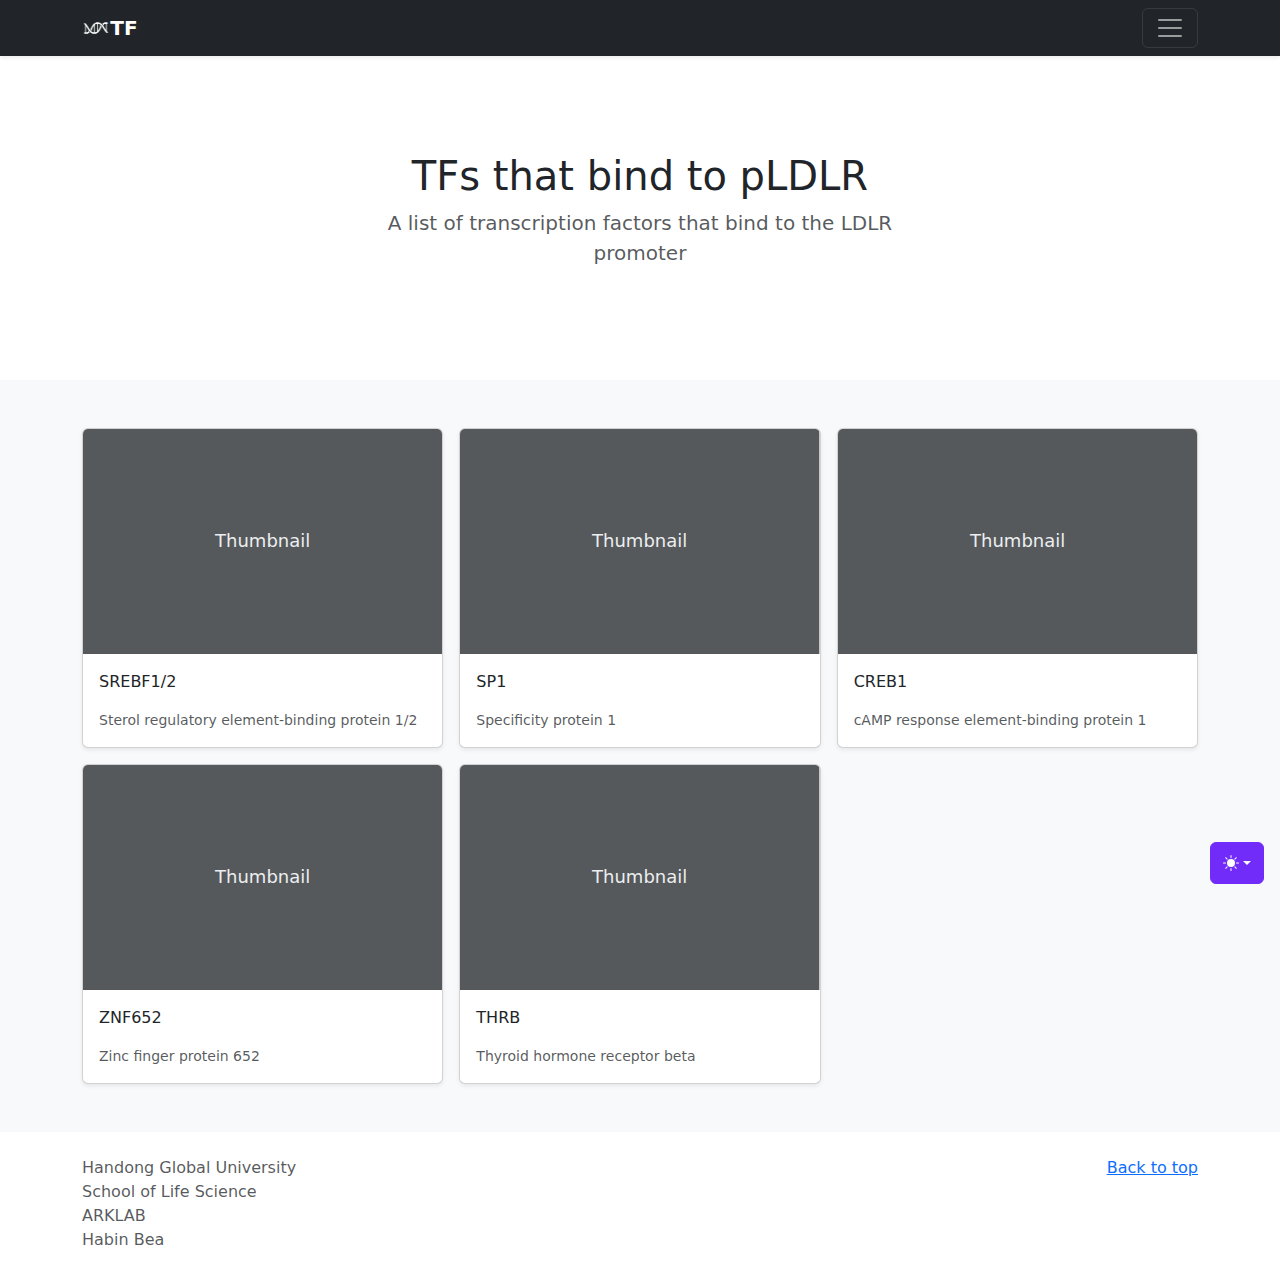
==== index.html @ 3771cc91 "first commit" ====
<!DOCTYPE html>
<!-- saved from url=(0049)https://getbootstrap.com/docs/5.3/examples/album/ -->
<html lang="en" data-bs-theme="light">
  <head>
    <meta http-equiv="Content-Type" content="text/html; charset=UTF-8" />
    <script src="./Album example · Bootstrap v5.3_files/color-modes.js.download"></script>

    <meta name="viewport" content="width=device-width, initial-scale=1" />
    <meta name="description" content="" />
    <meta
      name="author"
      content="Mark Otto, Jacob Thornton, and Bootstrap contributors"
    />
    <meta name="generator" content="Hugo 0.118.2" />
    <title>index</title>
    <link
      href="https://cdn.jsdelivr.net/npm/bootstrap@5.3.2/dist/css/bootstrap.min.css"
      rel="stylesheet"
      integrity="sha384-T3c6CoIi6uLrA9TneNEoa7RxnatzjcDSCmG1MXxSR1GAsXEV/Dwwykc2MPK8M2HN"
      crossorigin="anonymous"
    />
    <link rel="stylesheet" href="custom.css" />

    <link
      rel="canonical"
      href="https://getbootstrap.com/docs/5.3/examples/album/"
    />

    <link
      rel="stylesheet"
      href="./Album example · Bootstrap v5.3_files/css@3"
    />

    <link
      href="./Album example · Bootstrap v5.3_files/bootstrap.min.css"
      rel="stylesheet"
      integrity="sha384-T3c6CoIi6uLrA9TneNEoa7RxnatzjcDSCmG1MXxSR1GAsXEV/Dwwykc2MPK8M2HN"
      crossorigin="anonymous"
    />

    <!-- Favicons -->
    <link
      rel="apple-touch-icon"
      href="https://getbootstrap.com/docs/5.3/assets/img/favicons/apple-touch-icon.png"
      sizes="180x180"
    />
    <link
      rel="icon"
      href="https://getbootstrap.com/docs/5.3/assets/img/favicons/favicon-32x32.png"
      sizes="32x32"
      type="image/png"
    />
    <link
      rel="icon"
      href="https://getbootstrap.com/docs/5.3/assets/img/favicons/favicon-16x16.png"
      sizes="16x16"
      type="image/png"
    />
    <link
      rel="manifest"
      href="https://getbootstrap.com/docs/5.3/assets/img/favicons/manifest.json"
    />
    <link
      rel="mask-icon"
      href="https://getbootstrap.com/docs/5.3/assets/img/favicons/safari-pinned-tab.svg"
      color="#712cf9"
    />
    <link
      rel="icon"
      href="https://getbootstrap.com/docs/5.3/assets/img/favicons/favicon.ico"
    />
    <meta name="theme-color" content="#712cf9" />

    <style>
      .bd-placeholder-img {
        font-size: 1.125rem;
        text-anchor: middle;
        -webkit-user-select: none;
        -moz-user-select: none;
        user-select: none;
      }

      @media (min-width: 768px) {
        .bd-placeholder-img-lg {
          font-size: 3.5rem;
        }
      }

      .b-example-divider {
        width: 100%;
        height: 3rem;
        background-color: rgba(0, 0, 0, 0.1);
        border: solid rgba(0, 0, 0, 0.15);
        border-width: 1px 0;
        box-shadow: inset 0 0.5em 1.5em rgba(0, 0, 0, 0.1),
          inset 0 0.125em 0.5em rgba(0, 0, 0, 0.15);
      }

      .b-example-vr {
        flex-shrink: 0;
        width: 1.5rem;
        height: 100vh;
      }

      .bi {
        vertical-align: -0.125em;
        fill: currentColor;
      }

      .nav-scroller {
        position: relative;
        z-index: 2;
        height: 2.75rem;
        overflow-y: hidden;
      }

      .nav-scroller .nav {
        display: flex;
        flex-wrap: nowrap;
        padding-bottom: 1rem;
        margin-top: -1px;
        overflow-x: auto;
        text-align: center;
        white-space: nowrap;
        -webkit-overflow-scrolling: touch;
      }

      .btn-bd-primary {
        --bd-violet-bg: #712cf9;
        --bd-violet-rgb: 112.520718, 44.062154, 249.437846;

        --bs-btn-font-weight: 600;
        --bs-btn-color: var(--bs-white);
        --bs-btn-bg: var(--bd-violet-bg);
        --bs-btn-border-color: var(--bd-violet-bg);
        --bs-btn-hover-color: var(--bs-white);
        --bs-btn-hover-bg: #6528e0;
        --bs-btn-hover-border-color: #6528e0;
        --bs-btn-focus-shadow-rgb: var(--bd-violet-rgb);
        --bs-btn-active-color: var(--bs-btn-hover-color);
        --bs-btn-active-bg: #5a23c8;
        --bs-btn-active-border-color: #5a23c8;
      }

      .bd-mode-toggle {
        z-index: 1500;
      }

      .bd-mode-toggle .dropdown-menu .active .bi {
        display: block !important;
      }
    </style>
  </head>
  <body>
    <svg xmlns="http://www.w3.org/2000/svg" class="d-none">
      <symbol id="check2" viewBox="0 0 16 16">
        <path
          d="M13.854 3.646a.5.5 0 0 1 0 .708l-7 7a.5.5 0 0 1-.708 0l-3.5-3.5a.5.5 0 1 1 .708-.708L6.5 10.293l6.646-6.647a.5.5 0 0 1 .708 0z"
        ></path>
      </symbol>
      <symbol id="circle-half" viewBox="0 0 16 16">
        <path
          d="M8 15A7 7 0 1 0 8 1v14zm0 1A8 8 0 1 1 8 0a8 8 0 0 1 0 16z"
        ></path>
      </symbol>
      <symbol id="moon-stars-fill" viewBox="0 0 16 16">
        <path
          d="M6 .278a.768.768 0 0 1 .08.858 7.208 7.208 0 0 0-.878 3.46c0 4.021 3.278 7.277 7.318 7.277.527 0 1.04-.055 1.533-.16a.787.787 0 0 1 .81.316.733.733 0 0 1-.031.893A8.349 8.349 0 0 1 8.344 16C3.734 16 0 12.286 0 7.71 0 4.266 2.114 1.312 5.124.06A.752.752 0 0 1 6 .278z"
        ></path>
        <path
          d="M10.794 3.148a.217.217 0 0 1 .412 0l.387 1.162c.173.518.579.924 1.097 1.097l1.162.387a.217.217 0 0 1 0 .412l-1.162.387a1.734 1.734 0 0 0-1.097 1.097l-.387 1.162a.217.217 0 0 1-.412 0l-.387-1.162A1.734 1.734 0 0 0 9.31 6.593l-1.162-.387a.217.217 0 0 1 0-.412l1.162-.387a1.734 1.734 0 0 0 1.097-1.097l.387-1.162zM13.863.099a.145.145 0 0 1 .274 0l.258.774c.115.346.386.617.732.732l.774.258a.145.145 0 0 1 0 .274l-.774.258a1.156 1.156 0 0 0-.732.732l-.258.774a.145.145 0 0 1-.274 0l-.258-.774a1.156 1.156 0 0 0-.732-.732l-.774-.258a.145.145 0 0 1 0-.274l.774-.258c.346-.115.617-.386.732-.732L13.863.1z"
        ></path>
      </symbol>
      <symbol id="sun-fill" viewBox="0 0 16 16">
        <path
          d="M8 12a4 4 0 1 0 0-8 4 4 0 0 0 0 8zM8 0a.5.5 0 0 1 .5.5v2a.5.5 0 0 1-1 0v-2A.5.5 0 0 1 8 0zm0 13a.5.5 0 0 1 .5.5v2a.5.5 0 0 1-1 0v-2A.5.5 0 0 1 8 13zm8-5a.5.5 0 0 1-.5.5h-2a.5.5 0 0 1 0-1h2a.5.5 0 0 1 .5.5zM3 8a.5.5 0 0 1-.5.5h-2a.5.5 0 0 1 0-1h2A.5.5 0 0 1 3 8zm10.657-5.657a.5.5 0 0 1 0 .707l-1.414 1.415a.5.5 0 1 1-.707-.708l1.414-1.414a.5.5 0 0 1 .707 0zm-9.193 9.193a.5.5 0 0 1 0 .707L3.05 13.657a.5.5 0 0 1-.707-.707l1.414-1.414a.5.5 0 0 1 .707 0zm9.193 2.121a.5.5 0 0 1-.707 0l-1.414-1.414a.5.5 0 0 1 .707-.707l1.414 1.414a.5.5 0 0 1 0 .707zM4.464 4.465a.5.5 0 0 1-.707 0L2.343 3.05a.5.5 0 1 1 .707-.707l1.414 1.414a.5.5 0 0 1 0 .708z"
        ></path>
      </symbol>
    </svg>

    <div
      class="dropdown position-fixed bottom-0 end-0 mb-3 me-3 bd-mode-toggle"
    >
      <button
        class="btn btn-bd-primary py-2 dropdown-toggle d-flex align-items-center"
        id="bd-theme"
        type="button"
        aria-expanded="false"
        data-bs-toggle="dropdown"
        aria-label="Toggle theme (light)"
      >
        <svg class="bi my-1 theme-icon-active" width="1em" height="1em">
          <use href="#sun-fill"></use>
        </svg>
        <span class="visually-hidden" id="bd-theme-text">Toggle theme</span>
      </button>
      <ul
        class="dropdown-menu dropdown-menu-end shadow"
        aria-labelledby="bd-theme-text"
      >
        <li>
          <button
            type="button"
            class="dropdown-item d-flex align-items-center active"
            data-bs-theme-value="light"
            aria-pressed="true"
          >
            <svg class="bi me-2 opacity-50 theme-icon" width="1em" height="1em">
              <use href="#sun-fill"></use>
            </svg>
            Light
            <svg class="bi ms-auto d-none" width="1em" height="1em">
              <use href="#check2"></use>
            </svg>
          </button>
        </li>
        <li>
          <button
            type="button"
            class="dropdown-item d-flex align-items-center"
            data-bs-theme-value="dark"
            aria-pressed="false"
          >
            <svg class="bi me-2 opacity-50 theme-icon" width="1em" height="1em">
              <use href="#moon-stars-fill"></use>
            </svg>
            Dark
            <svg class="bi ms-auto d-none" width="1em" height="1em">
              <use href="#check2"></use>
            </svg>
          </button>
        </li>
        <li>
          <button
            type="button"
            class="dropdown-item d-flex align-items-center"
            data-bs-theme-value="auto"
            aria-pressed="false"
          >
            <svg class="bi me-2 opacity-50 theme-icon" width="1em" height="1em">
              <use href="#circle-half"></use>
            </svg>
            Auto
            <svg class="bi ms-auto d-none" width="1em" height="1em">
              <use href="#check2"></use>
            </svg>
          </button>
        </li>
      </ul>
    </div>

    <header data-bs-theme="dark">
      <div class="collapse text-bg-dark" id="navbarHeader">
        <div class="container">
          <div class="row">
            <div class="col-sm-8 col-md-7 py-4">
              <h4>About</h4>
              <p class="text-body-secondary">
                Hi! My name is Habin Bea from Handong Global University.<br />
                I am currently doing research in transcription factors that bind
                to the LDLR promoter.<br />
                I am especially interested in each transcription factor's
                feedback regulation!
              </p>
            </div>
            <div class="col-sm-4 offset-md-1 py-4">
              <h4>Contact</h4>
              <ul class="list-unstyled">
                <li>
                  <a class="text-white" href="mailto:habinbea@handong.ac.kr"
                    >habinbea@handong.ac.kr</a
                  >
                </li>
              </ul>
            </div>
          </div>
        </div>
      </div>
      <div class="navbar navbar-dark bg-dark shadow-sm">
        <div class="container">
          <a
            href="https://getbootstrap.com/docs/5.3/examples/album/#"
            class="navbar-brand d-flex align-items-center"
          >
            <img src="images/DNA.png" alt="DNA logo" width="10%" />

            <strong>TF</strong>
          </a>
          <button
            class="navbar-toggler"
            type="button"
            data-bs-toggle="collapse"
            data-bs-target="#navbarHeader"
            aria-controls="navbarHeader"
            aria-expanded="false"
            aria-label="Toggle navigation"
          >
            <span class="navbar-toggler-icon"></span>
          </button>
        </div>
      </div>
    </header>

    <main>
      <section class="py-5 text-center container">
        <div class="row py-lg-5">
          <div class="col-lg-6 col-md-8 mx-auto">
            <h1 class="fw-light">TFs that bind to pLDLR</h1>
            <p class="lead text-body-secondary">
              A list of transcription factors that bind to the LDLR promoter
            </p>
          </div>
        </div>
      </section>

      <div class="album py-5 bg-body-tertiary">
        <div class="container">
          <div class="row row-cols-1 row-cols-sm-2 row-cols-md-3 g-3">
            <div class="col">
              <a href="view.html" class="card-link">
                <div class="card shadow-sm">
                  <svg
                    class="bd-placeholder-img card-img-top"
                    width="100%"
                    height="225"
                    xmlns="http://www.w3.org/2000/svg"
                    role="img"
                    aria-label="Placeholder: Thumbnail"
                    preserveAspectRatio="xMidYMid slice"
                    focusable="false"
                  >
                    <title>Placeholder</title>
                    <rect width="100%" height="100%" fill="#55595c"></rect>
                    <text x="50%" y="50%" fill="#eceeef" dy=".3em">
                      Thumbnail
                    </text>
                  </svg>
                  <div class="card-body">
                    <p class="card-text">SREBF1/2</p>
                    <div
                      class="d-flex justify-content-between align-items-center"
                    >
                      <small class="text-body-secondary"
                        >Sterol regulatory element-binding protein 1/2</small
                      >
                    </div>
                  </div>
                </div>
              </a>
            </div>
            <div class="col">
              <a href="view.html" class="card-link">
                <div class="card shadow-sm">
                  <svg
                    class="bd-placeholder-img card-img-top"
                    width="100%"
                    height="225"
                    xmlns="http://www.w3.org/2000/svg"
                    role="img"
                    aria-label="Placeholder: Thumbnail"
                    preserveAspectRatio="xMidYMid slice"
                    focusable="false"
                  >
                    <title>Placeholder</title>
                    <rect width="100%" height="100%" fill="#55595c"></rect>
                    <text x="50%" y="50%" fill="#eceeef" dy=".3em">
                      Thumbnail
                    </text>
                  </svg>
                  <div class="card-body">
                    <p class="card-text">SP1</p>
                    <div
                      class="d-flex justify-content-between align-items-center"
                    >
                      <small class="text-body-secondary"
                        >Specificity protein 1</small
                      >
                    </div>
                  </div>
                </div>
              </a>
            </div>
            <div class="col">
              <a href="view.html" class="card-link">
                <div class="card shadow-sm">
                  <svg
                    class="bd-placeholder-img card-img-top"
                    width="100%"
                    height="225"
                    xmlns="http://www.w3.org/2000/svg"
                    role="img"
                    aria-label="Placeholder: Thumbnail"
                    preserveAspectRatio="xMidYMid slice"
                    focusable="false"
                  >
                    <title>Placeholder</title>
                    <rect width="100%" height="100%" fill="#55595c"></rect>
                    <text x="50%" y="50%" fill="#eceeef" dy=".3em">
                      Thumbnail
                    </text>
                  </svg>
                  <div class="card-body">
                    <p class="card-text">CREB1</p>
                    <div
                      class="d-flex justify-content-between align-items-center"
                    >
                      <small class="text-body-secondary"
                        >cAMP response element-binding protein 1</small
                      >
                    </div>
                  </div>
                </div>
              </a>
            </div>
            <div class="col">
              <a href="view.html" class="card-link">
                <div class="card shadow-sm">
                  <svg
                    class="bd-placeholder-img card-img-top"
                    width="100%"
                    height="225"
                    xmlns="http://www.w3.org/2000/svg"
                    role="img"
                    aria-label="Placeholder: Thumbnail"
                    preserveAspectRatio="xMidYMid slice"
                    focusable="false"
                  >
                    <title>Placeholder</title>
                    <rect width="100%" height="100%" fill="#55595c"></rect>
                    <text x="50%" y="50%" fill="#eceeef" dy=".3em">
                      Thumbnail
                    </text>
                  </svg>
                  <div class="card-body">
                    <p class="card-text">ZNF652</p>
                    <div
                      class="d-flex justify-content-between align-items-center"
                    >
                      <small class="text-body-secondary"
                        >Zinc finger protein 652</small
                      >
                    </div>
                  </div>
                </div>
              </a>
            </div>
            <div class="col">
              <a href="view.html" class="card-link">
                <div class="card shadow-sm">
                  <svg
                    class="bd-placeholder-img card-img-top"
                    width="100%"
                    height="225"
                    xmlns="http://www.w3.org/2000/svg"
                    role="img"
                    aria-label="Placeholder: Thumbnail"
                    preserveAspectRatio="xMidYMid slice"
                    focusable="false"
                  >
                    <title>Placeholder</title>
                    <rect width="100%" height="100%" fill="#55595c"></rect>
                    <text x="50%" y="50%" fill="#eceeef" dy=".3em">
                      Thumbnail
                    </text>
                  </svg>
                  <div class="card-body">
                    <p class="card-text">THRB</p>
                    <div
                      class="d-flex justify-content-between align-items-center"
                    >
                      <small class="text-body-secondary"
                        >Thyroid hormone receptor beta</small
                      >
                    </div>
                  </div>
                </div>
              </a>
            </div>
          </div>
        </div>
      </div>
    </main>

    <footer class="text-body-secondary py-4">
      <div class="container">
        <p class="float-end mb-1">
          <a href="#">Back to top</a>
        </p>
        <p class="mb-1">
          Handong Global University <br />
          School of Life Science <br />
          ARKLAB <br />
          Habin Bea
        </p>
      </div>
    </footer>
    <script
      src="./Album example · Bootstrap v5.3_files/bootstrap.bundle.min.js.download"
      integrity="sha384-C6RzsynM9kWDrMNeT87bh95OGNyZPhcTNXj1NW7RuBCsyN/o0jlpcV8Qyq46cDfL"
      crossorigin="anonymous"
    ></script>
    <script
      src="https://cdn.jsdelivr.net/npm/bootstrap@5.3.2/dist/js/bootstrap.bundle.min.js"
      integrity="sha384-C6RzsynM9kWDrMNeT87bh95OGNyZPhcTNXj1NW7RuBCsyN/o0jlpcV8Qyq46cDfL"
      crossorigin="anonymous"
    ></script>
  </body>
</html>
---- custom.css ----
.card-link {
  text-decoration: none;
  color: inherit;
}

.card-link:hover .card,
.card-link:focus .card {
  box-shadow: 0 4px 8px rgba(0, 0, 0, 0.1);
  transition: box-shadow 0.3s;
}

.card {
  cursor: pointer;
}
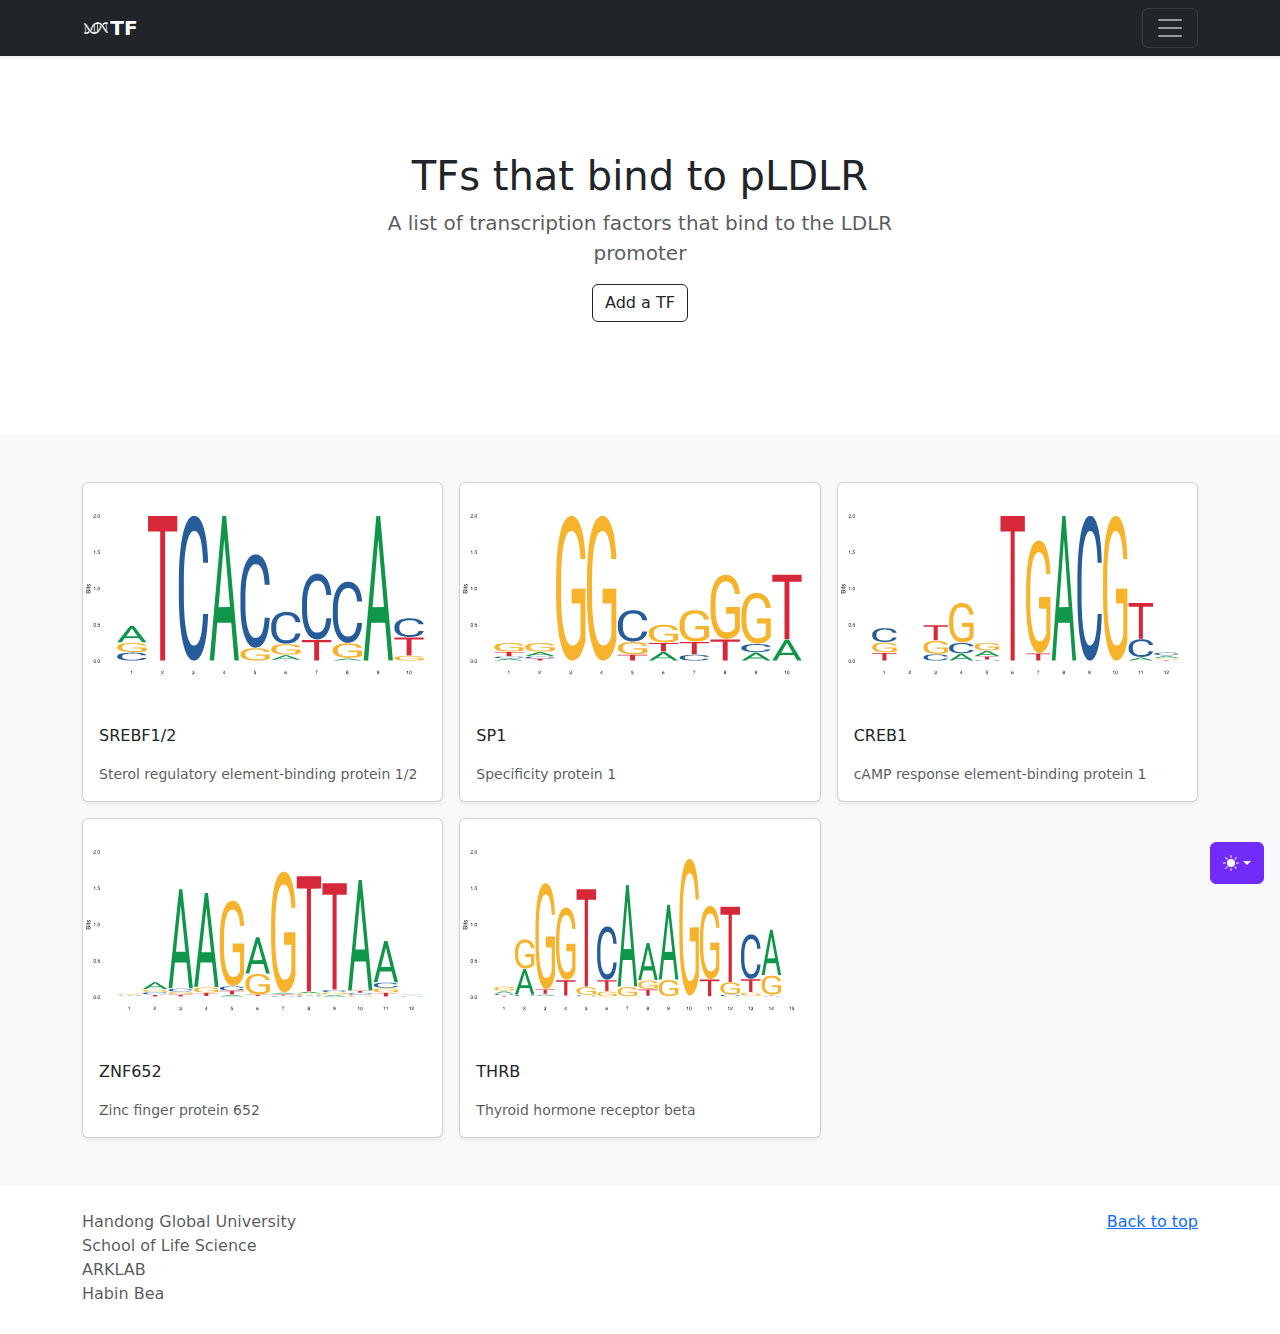
==== commit e9493e8b: "finished index and view" ====
--- a/index.html
+++ b/index.html
@@ -278,10 +278,7 @@
       </div>
       <div class="navbar navbar-dark bg-dark shadow-sm">
         <div class="container">
-          <a
-            href="https://getbootstrap.com/docs/5.3/examples/album/#"
-            class="navbar-brand d-flex align-items-center"
-          >
+          <a href="index.html" class="navbar-brand d-flex align-items-center">
             <img src="images/DNA.png" alt="DNA logo" width="10%" />
 
             <strong>TF</strong>
@@ -309,6 +306,9 @@
             <p class="lead text-body-secondary">
               A list of transcription factors that bind to the LDLR promoter
             </p>
+            <p>
+              <a href="#" class="btn btn-outline-dark">Add a TF</a>
+            </p>
           </div>
         </div>
       </section>
@@ -319,22 +319,14 @@
             <div class="col">
               <a href="view.html" class="card-link">
                 <div class="card shadow-sm">
-                  <svg
+                  <img
+                    src="images/SREBF1.svg"
+                    alt="SREBF1/2 motif"
                     class="bd-placeholder-img card-img-top"
                     width="100%"
                     height="225"
-                    xmlns="http://www.w3.org/2000/svg"
-                    role="img"
-                    aria-label="Placeholder: Thumbnail"
-                    preserveAspectRatio="xMidYMid slice"
-                    focusable="false"
-                  >
-                    <title>Placeholder</title>
-                    <rect width="100%" height="100%" fill="#55595c"></rect>
-                    <text x="50%" y="50%" fill="#eceeef" dy=".3em">
-                      Thumbnail
-                    </text>
-                  </svg>
+                  />
+
                   <div class="card-body">
                     <p class="card-text">SREBF1/2</p>
                     <div
@@ -351,22 +343,13 @@
             <div class="col">
               <a href="view.html" class="card-link">
                 <div class="card shadow-sm">
-                  <svg
+                  <img
+                    src="images/SP1.svg"
+                    alt="SP1 motif"
                     class="bd-placeholder-img card-img-top"
                     width="100%"
                     height="225"
-                    xmlns="http://www.w3.org/2000/svg"
-                    role="img"
-                    aria-label="Placeholder: Thumbnail"
-                    preserveAspectRatio="xMidYMid slice"
-                    focusable="false"
-                  >
-                    <title>Placeholder</title>
-                    <rect width="100%" height="100%" fill="#55595c"></rect>
-                    <text x="50%" y="50%" fill="#eceeef" dy=".3em">
-                      Thumbnail
-                    </text>
-                  </svg>
+                  />
                   <div class="card-body">
                     <p class="card-text">SP1</p>
                     <div
@@ -383,22 +366,13 @@
             <div class="col">
               <a href="view.html" class="card-link">
                 <div class="card shadow-sm">
-                  <svg
+                  <img
+                    src="images/CREB1.svg"
+                    alt="CREB1 motif"
                     class="bd-placeholder-img card-img-top"
                     width="100%"
                     height="225"
-                    xmlns="http://www.w3.org/2000/svg"
-                    role="img"
-                    aria-label="Placeholder: Thumbnail"
-                    preserveAspectRatio="xMidYMid slice"
-                    focusable="false"
-                  >
-                    <title>Placeholder</title>
-                    <rect width="100%" height="100%" fill="#55595c"></rect>
-                    <text x="50%" y="50%" fill="#eceeef" dy=".3em">
-                      Thumbnail
-                    </text>
-                  </svg>
+                  />
                   <div class="card-body">
                     <p class="card-text">CREB1</p>
                     <div
@@ -415,22 +389,13 @@
             <div class="col">
               <a href="view.html" class="card-link">
                 <div class="card shadow-sm">
-                  <svg
+                  <img
+                    src="images/ZNF652.svg"
+                    alt="ZNF652 motif"
                     class="bd-placeholder-img card-img-top"
                     width="100%"
                     height="225"
-                    xmlns="http://www.w3.org/2000/svg"
-                    role="img"
-                    aria-label="Placeholder: Thumbnail"
-                    preserveAspectRatio="xMidYMid slice"
-                    focusable="false"
-                  >
-                    <title>Placeholder</title>
-                    <rect width="100%" height="100%" fill="#55595c"></rect>
-                    <text x="50%" y="50%" fill="#eceeef" dy=".3em">
-                      Thumbnail
-                    </text>
-                  </svg>
+                  />
                   <div class="card-body">
                     <p class="card-text">ZNF652</p>
                     <div
@@ -447,22 +412,13 @@
             <div class="col">
               <a href="view.html" class="card-link">
                 <div class="card shadow-sm">
-                  <svg
+                  <img
+                    src="images/THRB.svg"
+                    alt="THRB motif"
                     class="bd-placeholder-img card-img-top"
                     width="100%"
                     height="225"
-                    xmlns="http://www.w3.org/2000/svg"
-                    role="img"
-                    aria-label="Placeholder: Thumbnail"
-                    preserveAspectRatio="xMidYMid slice"
-                    focusable="false"
-                  >
-                    <title>Placeholder</title>
-                    <rect width="100%" height="100%" fill="#55595c"></rect>
-                    <text x="50%" y="50%" fill="#eceeef" dy=".3em">
-                      Thumbnail
-                    </text>
-                  </svg>
+                  />
                   <div class="card-body">
                     <p class="card-text">THRB</p>
                     <div
